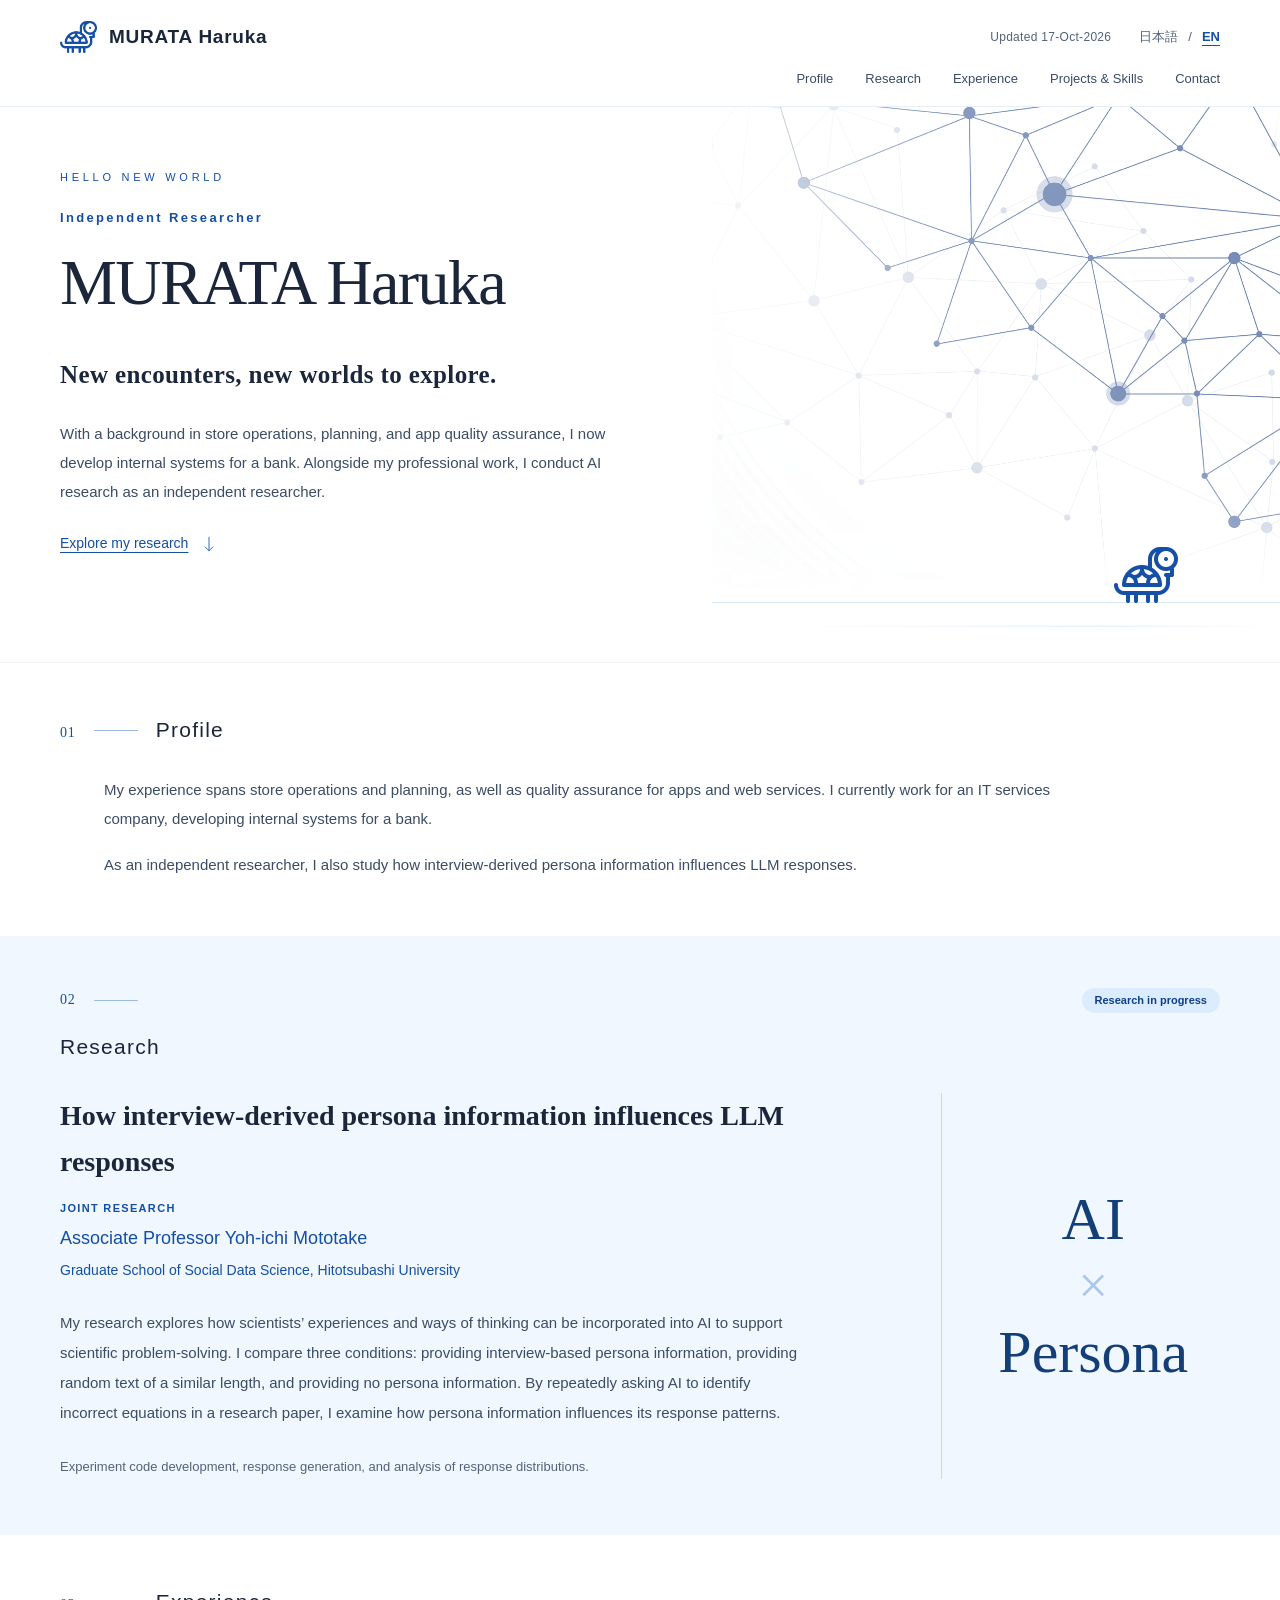
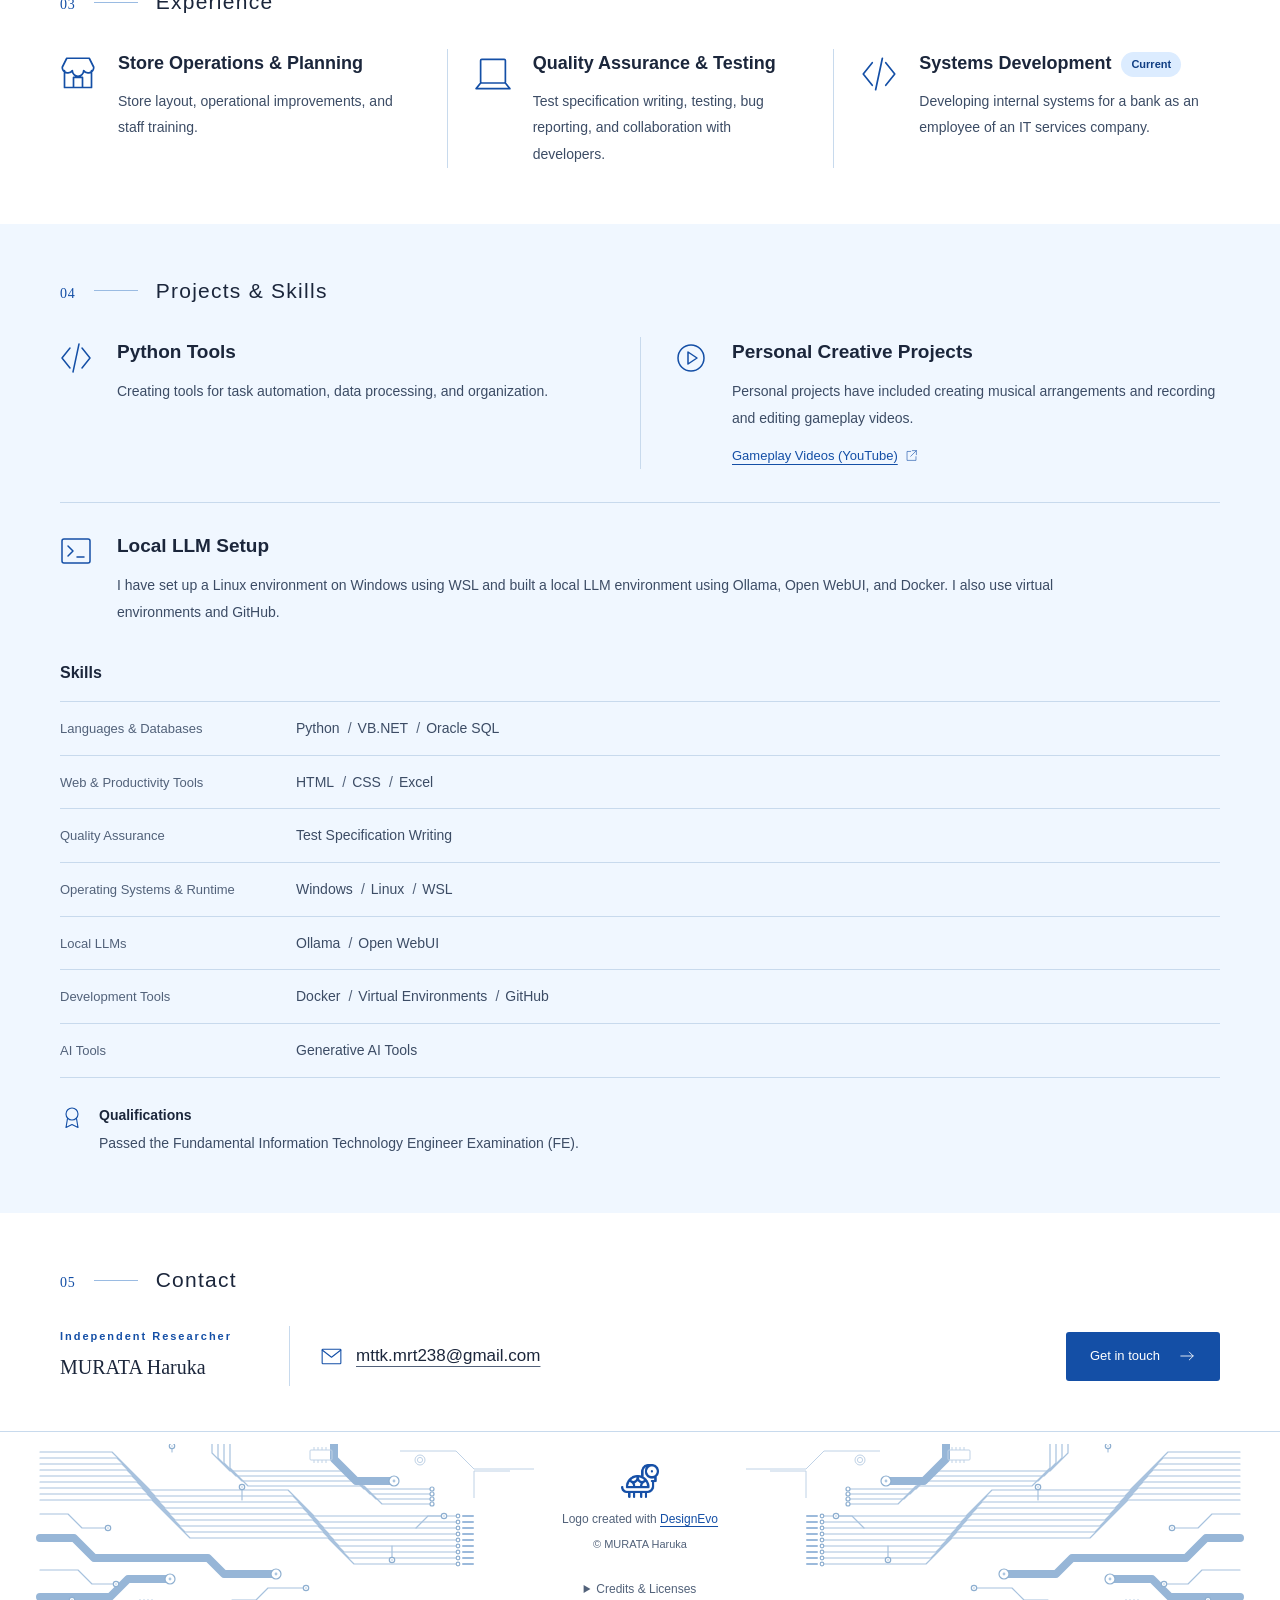
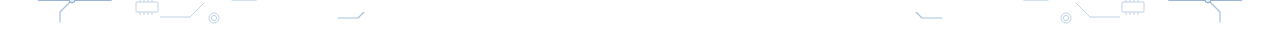
==== en/index.html @ de53a224 "Update portfolio site files" ====
<!doctype html>
<html lang="en">
<head>
  <meta charset="utf-8">
  <meta name="viewport" content="width=device-width, initial-scale=1">
  <meta name="color-scheme" content="light">
  <meta name="theme-color" content="#ffffff">
  <title>MURATA Haruka | Independent Researcher</title>
  <meta name="description" content="Personal website of MURATA Haruka, an independent researcher. Explore my collaborative AI research, systems development, quality assurance, and personal projects.">
  <link rel="canonical" href="https://tam829.github.io/pf/en/index.html">
  <link rel="alternate" hreflang="ja" href="https://tam829.github.io/pf/index.html">
  <link rel="alternate" hreflang="en" href="https://tam829.github.io/pf/en/index.html">
  <link rel="alternate" hreflang="x-default" href="https://tam829.github.io/pf/index.html">
  <meta property="og:type" content="website">
  <meta property="og:title" content="MURATA Haruka | Independent Researcher">
  <meta property="og:description" content="Personal website of MURATA Haruka, an independent researcher. Explore my collaborative AI research, systems development, quality assurance, and personal projects.">
  <meta property="og:url" content="https://tam829.github.io/pf/en/index.html">
  <meta property="og:locale" content="en_US">
  <meta property="og:locale:alternate" content="ja_JP">
  <meta property="og:image" content="https://tam829.github.io/pf/assets/og-image.png">
  <meta property="og:image:width" content="1200">
  <meta property="og:image:height" content="630">
  <meta property="og:image:alt" content="MURATA Haruka / Independent Researcher, with a blue turtle and a subtle network pattern.">
  <meta name="twitter:card" content="summary_large_image">
  <meta name="twitter:title" content="MURATA Haruka | Independent Researcher">
  <meta name="twitter:description" content="Personal website of MURATA Haruka, an independent researcher. Explore my collaborative AI research, systems development, quality assurance, and personal projects.">
  <meta name="twitter:image" content="https://tam829.github.io/pf/assets/og-image.png">
  <meta name="twitter:image:alt" content="MURATA Haruka / Independent Researcher, with a blue turtle and a subtle network pattern.">
  <link rel="icon" href="../favicon.ico" sizes="any">
  <link rel="icon" type="image/png" sizes="256x256" href="../assets/favicon.png">
  <link rel="apple-touch-icon" sizes="180x180" href="../assets/apple-touch-icon.png">
  <link rel="stylesheet" href="../assets/site.css">
  <script src="../assets/site.js" defer></script>
</head>
<body>
<a class="skip-link" href="#main">Skip to content</a>
<header class="site-header" id="home">
  <div class="container header-grid">
    <a class="brand" href="#home" aria-label="MURATA Haruka — Back to top"><img class="turtle brand-turtle" src="../assets/turtle.png" alt="" width="256" height="224" decoding="async"><span>MURATA Haruka</span></a>
    <button class="menu-toggle" type="button" aria-expanded="false" aria-controls="main-navigation" aria-label="Open menu" data-open-label="Open menu" data-close-label="Close menu" hidden><span class="menu-lines" aria-hidden="true"></span></button>
    <time class="updated" datetime="2026-10-17">Updated 17-Oct-2026</time>
    <nav class="language-switch" aria-label="Language"><a href="../index.html" lang="ja" hreflang="ja" data-language-link>日本語</a><span aria-hidden="true">/</span><a href="../en/index.html" lang="en" hreflang="en" data-language-link aria-current="page">EN</a></nav>
    <nav class="main-navigation" id="main-navigation" aria-label="Main navigation"><ul><li><a href="#profile">Profile</a></li><li><a href="#research">Research</a></li><li><a href="#experience">Experience</a></li><li><a href="#projects">Projects &amp; Skills</a></li><li><a href="#contact">Contact</a></li></ul></nav>
  </div>
</header>
<main id="main" tabindex="-1">
  <section class="hero" aria-labelledby="page-title">
    <div class="container hero-inner">
      <div class="hero-copy">
        <p class="hello" lang="en">HELLO NEW WORLD</p>
        <p class="role">Independent Researcher</p>
        <h1 id="page-title">MURATA Haruka</h1>

        <p class="tagline">New encounters, new worlds to explore.</p>
        <p class="intro">With a background in store operations, planning, and app quality assurance, I now develop internal systems for a bank. Alongside my professional work, I conduct AI research as an independent researcher.</p>
        <a class="text-link hero-link" href="#research">Explore my research<svg class="icon " viewBox="0 0 32 32" width="32" height="32" fill="none" stroke="currentColor" stroke-width="1.5" stroke-linecap="round" stroke-linejoin="round" aria-hidden="true" focusable="false"><path d="M16 4v24M9 21l7 7 7-7"/></svg></a>
      </div>
      <div class="hero-art" aria-hidden="true"><div class="hero-ground"></div><img class="turtle hero-turtle" src="../assets/turtle.png" alt="" width="256" height="224" decoding="async"></div>
    </div>
  </section>
  <section class="section profile-section" id="profile" aria-labelledby="profile-heading" tabindex="-1">
    <div class="container"><div class="section-heading"><span class="section-number" aria-hidden="true">01</span><span class="heading-rule" aria-hidden="true"></span><h2 id="profile-heading">Profile</h2></div><div class="section-body profile-copy"><p>My experience spans store operations and planning, as well as quality assurance for apps and web services. I currently work for an IT services company, developing internal systems for a bank.</p><p>As an independent researcher, I also study how interview-derived persona information influences LLM responses.</p></div></div>
  </section>
  <section class="section research-section" id="research" aria-labelledby="research-heading" tabindex="-1">
    <div class="container">
      <div class="research-top"><div class="section-heading"><span class="section-number" aria-hidden="true">02</span><span class="heading-rule" aria-hidden="true"></span><h2 id="research-heading">Research</h2></div><span class="status">Research in progress</span></div>
      <div class="research-grid">
        <div class="research-copy"><h3>How interview-derived persona information influences LLM responses</h3><div class="collaboration"><p class="collaboration-label">Joint Research</p><p>Associate Professor Yoh-ichi Mototake</p><p class="collaboration-school">Graduate School of Social Data Science, Hitotsubashi University</p></div><p class="research-summary">My research explores how scientists’ experiences and ways of thinking can be incorporated into AI to support scientific problem-solving. I compare three conditions: providing interview-based persona information, providing random text of a similar length, and providing no persona information. By repeatedly asking AI to identify incorrect equations in a research paper, I examine how persona information influences its response patterns.</p><p class="research-tasks">Experiment code development, response generation, and analysis of response distributions.</p></div>
        <div class="research-wordmark" aria-hidden="true"><span>AI</span><span class="times">×</span><span>Persona</span></div>
      </div>
    </div>
  </section>
  <section class="section experience-section" id="experience" aria-labelledby="experience-heading" tabindex="-1">
    <div class="container"><div class="section-heading"><span class="section-number" aria-hidden="true">03</span><span class="heading-rule" aria-hidden="true"></span><h2 id="experience-heading">Experience</h2></div><div class="experience-grid"><article class="experience-item"><svg class="icon " viewBox="0 0 32 32" width="32" height="32" fill="none" stroke="currentColor" stroke-width="1.5" stroke-linecap="round" stroke-linejoin="round" aria-hidden="true" focusable="false"><path d="M4 13v15h24V13M2 10l4-8h20l4 8M2 10a5 5 0 0 0 9 3 5 5 0 0 0 10 0 5 5 0 0 0 9-3M12 28v-9h8v9"/></svg><div><h3>Store Operations &amp; Planning </h3><p>Store layout, operational improvements, and staff training.</p></div></article><article class="experience-item"><svg class="icon " viewBox="0 0 32 32" width="32" height="32" fill="none" stroke="currentColor" stroke-width="1.5" stroke-linecap="round" stroke-linejoin="round" aria-hidden="true" focusable="false"><rect x="5" y="3" width="22" height="21" rx="1"/><path d="M5 24l-4 5h30l-4-5"/></svg><div><h3>Quality Assurance &amp; Testing </h3><p>Test specification writing, testing, bug reporting, and collaboration with developers.</p></div></article><article class="experience-item"><svg class="icon " viewBox="0 0 32 32" width="32" height="32" fill="none" stroke="currentColor" stroke-width="1.5" stroke-linecap="round" stroke-linejoin="round" aria-hidden="true" focusable="false"><path d="M10 6L2 16l8 10M22 6l8 10-8 10M19 2l-6 28"/></svg><div><h3>Systems Development <span class="badge">Current</span></h3><p>Developing internal systems for a bank as an employee of an IT services company.</p></div></article></div></div>
  </section>
  <section class="section projects-section" id="projects" aria-labelledby="projects-heading" tabindex="-1">
    <div class="container">
      <div class="section-heading"><span class="section-number" aria-hidden="true">04</span><span class="heading-rule" aria-hidden="true"></span><h2 id="projects-heading">Projects &amp; Skills</h2></div>
      <div class="project-grid"><article class="project-item"><svg class="icon " viewBox="0 0 32 32" width="32" height="32" fill="none" stroke="currentColor" stroke-width="1.5" stroke-linecap="round" stroke-linejoin="round" aria-hidden="true" focusable="false"><path d="M10 6L2 16l8 10M22 6l8 10-8 10M19 2l-6 28"/></svg><div><h3>Python Tools</h3><p>Creating tools for task automation, data processing, and organization.</p></div></article><article class="project-item"><svg class="icon " viewBox="0 0 32 32" width="32" height="32" fill="none" stroke="currentColor" stroke-width="1.5" stroke-linecap="round" stroke-linejoin="round" aria-hidden="true" focusable="false"><circle cx="16" cy="16" r="13"/><path d="M13 10l9 6-9 6z"/></svg><div><h3>Personal Creative Projects</h3><p>Personal projects have included creating musical arrangements and recording and editing gameplay videos.</p><p class="project-link"><a href="https://www.youtube.com/@zougames7703" target="_blank" rel="noopener noreferrer">Gameplay Videos (YouTube)<svg class="icon " viewBox="0 0 32 32" width="32" height="32" fill="none" stroke="currentColor" stroke-width="1.5" stroke-linecap="round" stroke-linejoin="round" aria-hidden="true" focusable="false"><path d="M18 4h10v10M28 4L14 18M14 6H5v22h22v-9"/></svg><span class="visually-hidden"> — Opens in a new tab</span></a></p></div></article></div>
      <article class="local-llm"><svg class="icon " viewBox="0 0 32 32" width="32" height="32" fill="none" stroke="currentColor" stroke-width="1.5" stroke-linecap="round" stroke-linejoin="round" aria-hidden="true" focusable="false"><rect x="2" y="4" width="28" height="24" rx="2"/><path d="M8 11l5 5-5 5M17 22h7"/></svg><div><h3>Local LLM Setup</h3><p>I have set up a Linux environment on Windows using WSL and built a local LLM environment using Ollama, Open WebUI, and Docker. I also use virtual environments and GitHub.</p></div></article>
      <div class="skills-block"><h3>Skills</h3><dl class="skills-list"><div class="skill-row"><dt>Languages &amp; Databases</dt><dd><span class="skill">Python</span><span class="skill">VB.NET</span><span class="skill">Oracle SQL</span></dd></div><div class="skill-row"><dt>Web &amp; Productivity Tools</dt><dd><span class="skill">HTML</span><span class="skill">CSS</span><span class="skill">Excel</span></dd></div><div class="skill-row"><dt>Quality Assurance</dt><dd><span class="skill">Test Specification Writing</span></dd></div><div class="skill-row"><dt>Operating Systems &amp; Runtime</dt><dd><span class="skill">Windows</span><span class="skill">Linux</span><span class="skill">WSL</span></dd></div><div class="skill-row"><dt>Local LLMs</dt><dd><span class="skill">Ollama</span><span class="skill">Open WebUI</span></dd></div><div class="skill-row"><dt>Development Tools</dt><dd><span class="skill">Docker</span><span class="skill">Virtual Environments</span><span class="skill">GitHub</span></dd></div><div class="skill-row"><dt>AI Tools</dt><dd><span class="skill">Generative AI Tools</span></dd></div></dl></div>
      <div class="qualification"><svg class="icon " viewBox="0 0 32 32" width="32" height="32" fill="none" stroke="currentColor" stroke-width="1.5" stroke-linecap="round" stroke-linejoin="round" aria-hidden="true" focusable="false"><circle cx="16" cy="12" r="8"/><path d="M10 18l-2 12 8-4 8 4-2-12"/></svg><div><h3>Qualifications</h3><p>Passed the Fundamental Information Technology Engineer Examination (FE).</p></div></div>
    </div>
  </section>
  <section class="section contact-section" id="contact" aria-labelledby="contact-heading" tabindex="-1">
    <div class="container"><div class="section-heading"><span class="section-number" aria-hidden="true">05</span><span class="heading-rule" aria-hidden="true"></span><h2 id="contact-heading">Contact</h2></div>
      <div class="contact-grid"><div class="contact-identity"><p class="role">Independent Researcher</p><p class="contact-name">MURATA Haruka</p></div>
      <a class="email" href="mailto:mttk.mrt238@gmail.com"><svg class="icon " viewBox="0 0 32 32" width="32" height="32" fill="none" stroke="currentColor" stroke-width="1.5" stroke-linecap="round" stroke-linejoin="round" aria-hidden="true" focusable="false"><rect x="3" y="6" width="26" height="20" rx="1"/><path d="M3 7l13 10L29 7"/></svg><span>mttk.mrt238@gmail.com</span></a>
      <a class="button" href="mailto:mttk.mrt238@gmail.com">Get in touch<svg class="icon " viewBox="0 0 32 32" width="32" height="32" fill="none" stroke="currentColor" stroke-width="1.5" stroke-linecap="round" stroke-linejoin="round" aria-hidden="true" focusable="false"><path d="M5 16h22M20 9l7 7-7 7"/></svg></a></div>
    </div>
  </section>
</main>
<footer class="site-footer">
  <div class="container footer-content">
    <img class="turtle footer-turtle" src="../assets/turtle.png" alt="" width="256" height="224" decoding="async">
    <p class="logo-credit" lang="en">Logo created with <a href="https://www.designevo.com/">DesignEvo</a></p>
    <small>© MURATA Haruka</small>
    <details class="licenses" id="licenses">
      <summary>Credits &amp; Licenses</summary>
      <div class="licenses-content">
        <p>Turtle logo: <a href="https://www.designevo.com/">DesignEvo</a> / <a href="https://www.designevo.com/terms.html">Terms of use</a></p>
        <p>Network and circuit patterns, UI icons: Created for this website.</p>
      </div>
    </details>
  </div>
</footer>
</body>
</html>
---- assets/site.css ----
/* Shared by both static pages. No external fonts or runtime dependencies. */
:root {
  color-scheme: light;
  --ink: #1b263b;
  --body: #3c4c65;
  --muted: #52627a;
  --blue: #144fa6;
  --blue-dark: #103e83;
  --pale: #f0f7ff;
  --badge: #dcecff;
  --rule: #c8daed;
  --serif: "Yu Mincho", "Hiragino Mincho ProN", "Noto Serif CJK JP", "Noto Serif JP", "Times New Roman", serif;
  --sans: -apple-system, BlinkMacSystemFont, "Segoe UI", "Hiragino Kaku Gothic ProN", "Yu Gothic", "Meiryo", sans-serif;
}
*, *::before, *::after { box-sizing: border-box; }
html { scroll-behavior: smooth; -webkit-text-size-adjust: 100%; }
body { margin: 0; background: #fff; color: var(--body); font-family: var(--sans); font-size: 16px; line-height: 1.9; overflow-wrap: break-word; }
[hidden] { display: none !important; }
img, svg { max-width: 100%; }
a { color: var(--blue); text-decoration-thickness: 1px; text-underline-offset: .28em; }
a:hover { color: var(--blue-dark); }
button, a { -webkit-tap-highlight-color: transparent; }
button { font: inherit; }
a:focus-visible, button:focus-visible { outline: 3px solid var(--blue); outline-offset: 5px; border-radius: 2px; }
h1, h2, h3, p, dl, dd { margin: 0; }
h1, h2, h3 { color: var(--ink); }
h3 { font-size: 19px; line-height: 1.6; font-weight: 600; }
p + p { margin-top: 1.2em; }
.container { width: min(1160px, calc(100% - 112px)); margin-inline: auto; }
.visually-hidden { position: absolute; width: 1px; height: 1px; padding: 0; margin: -1px; overflow: hidden; clip-path: inset(50%); white-space: nowrap; border: 0; }
.skip-link { position: fixed; top: 8px; left: 16px; z-index: 10; transform: translateY(-180%); background: white; border: 2px solid var(--blue); padding: 8px 16px; }
.skip-link:focus { transform: none; }
.icon { width: 32px; height: 32px; flex: 0 0 32px; color: var(--blue); }
.turtle { display: block; height: auto; object-fit: contain; }
.site-header { border-bottom: 1px solid #e7eef7; background: #fff; }
.header-grid { display: grid; grid-template-columns: minmax(0, 1fr) auto auto; grid-template-areas: "brand updated language" "nav nav nav"; align-items: center; gap: 8px 28px; padding-block: 19px 10px; }
.brand { grid-area: brand; display: inline-flex; align-items: center; gap: 12px; width: fit-content; max-width: 100%; color: var(--ink); font-size: 19px; font-weight: 600; letter-spacing: .04em; text-decoration: none; }
.brand-turtle { width: 37px; flex: 0 0 37px; }
.updated { grid-area: updated; color: var(--muted); font-size: 12px; white-space: nowrap; letter-spacing: .025em; }
.language-switch { grid-area: language; display: flex; gap: 10px; align-items: center; font-size: 13px; white-space: nowrap; }
.language-switch a { padding-block: 5px; color: var(--muted); text-decoration: none; }
.language-switch a[aria-current="page"] { color: var(--blue); text-decoration: underline; font-weight: 700; }
.language-switch > span { color: var(--muted); }
.main-navigation { grid-area: nav; }
.main-navigation ul { list-style: none; display: flex; justify-content: flex-end; flex-wrap: wrap; gap: 12px 32px; padding: 0; margin: 0; }
.main-navigation a { display: inline-block; padding-block: 4px; color: var(--body); font-size: 13px; text-decoration: none; }
.main-navigation a:hover { color: var(--blue); text-decoration: underline; }
.menu-toggle { grid-area: toggle; width: 44px; height: 44px; align-items: center; justify-content: center; background: #fff; color: var(--blue); border: 1px solid var(--blue); border-radius: 3px; cursor: pointer; padding: 9px; }
.menu-lines, .menu-lines::before, .menu-lines::after { display: block; width: 22px; height: 2px; background: currentColor; position: relative; }
.menu-lines::before, .menu-lines::after { content: ""; position: absolute; left: 0; }
.menu-lines::before { top: -7px; }
.menu-lines::after { top: 7px; }
.menu-toggle[aria-expanded="true"] .menu-lines { background: transparent; }
.menu-toggle[aria-expanded="true"] .menu-lines::before { top: 0; transform: rotate(45deg); }
.menu-toggle[aria-expanded="true"] .menu-lines::after { top: 0; transform: rotate(-45deg); }
.hero { position: relative; isolation: isolate; overflow: hidden; border-bottom: 1px solid #edf1f6; }
.hero-inner { position: relative; min-height: 555px; padding-block: 61px 66px; }
.hero-copy { position: relative; z-index: 1; width: 64%; max-width: 730px; }
.hello { font-size: 11px; color: var(--blue); letter-spacing: .34em; line-height: 1.7; margin-bottom: 20px; }
.role { font-size: 13px; font-weight: 600; color: var(--blue); letter-spacing: .18em; }
.hero .role { margin-top: 0; margin-bottom: 12px; }
h1 { font-family: var(--serif); font-size: clamp(58px, 6.15vw, 86px); line-height: 1.35; font-weight: 500; letter-spacing: .07em; }
.roman-name { font-family: var(--serif); color: var(--ink); letter-spacing: .25em; font-size: 21px; line-height: 1.7; }
.hero .roman-name { margin-top: 3px; }
.tagline { color: var(--ink); font-family: var(--serif); font-size: clamp(19px, 1.75vw, 24px); font-weight: 600; letter-spacing: .045em; line-height: 1.7; margin-top: 31px; }
.intro { max-width: 555px; margin-top: 22px; font-size: 15px; line-height: 1.95; }
.text-link { display: inline-flex; align-items: center; gap: 12px; font-size: 14px; }
.text-link .icon { width: 18px; height: 18px; flex-basis: 18px; }
.hero-link { margin-top: 24px; }
.hero-art { position: absolute; pointer-events: none; z-index: 0; top: 0; bottom: 0; right: min(-56px, calc((1160px - 100vw) / 2)); width: 49%; background: url("network.svg") right top / cover no-repeat; }
.hero-ground { position: absolute; bottom: 59px; width: 100%; height: 1px; background: #d7e8f9; }
.hero-turtle { position: absolute; width: 64px; right: 18%; bottom: 59px; }
.section { padding-block: 51px 56px; scroll-margin-top: 20px; }
.section:focus, main:focus { outline: none; }
.section-heading { display: flex; gap: 18px; align-items: baseline; flex-wrap: wrap; margin-bottom: 30px; }
.section-number { font-family: Georgia, serif; color: var(--blue); font-size: 14px; letter-spacing: .06em; }
.heading-rule { flex: 0 0 44px; height: 1px; align-self: center; background: #9abbe2; }
.section-heading h2 { font-size: 21px; font-weight: 500; letter-spacing: .06em; line-height: 1.5; }
.section-translation { font-family: Georgia, serif; font-size: 15px; color: var(--blue); letter-spacing: .045em; }
.section-body { padding-left: 44px; }
.profile-copy { max-width: 1030px; font-size: 15px; }
.research-section, .projects-section { background: var(--pale); }
.research-top { display: flex; align-items: baseline; justify-content: space-between; gap: 16px; }
.status, .badge { display: inline-block; font-size: 11px; font-weight: 600; color: var(--blue-dark); background: var(--badge); padding: 3px 13px; border-radius: 30px; line-height: 1.7; white-space: nowrap; }
.research-grid { display: grid; grid-template-columns: minmax(0, 3fr) minmax(180px, 1fr); gap: 42px; align-items: stretch; }
.research-copy { min-width: 0; }
.research-copy h3 { font-family: var(--serif); font-size: 27px; line-height: 1.65; font-weight: 600; }
.collaboration { color: var(--blue); font-size: 18px; line-height: 1.8; margin-top: 14px; }
.collaboration p + p { margin-top: 3px; }
.collaboration-label { font-size: 11px; text-transform: uppercase; letter-spacing: .12em; font-family: var(--sans); font-weight: 600; }
.collaboration-school { font-size: 14px; }
.research-summary { max-width: 740px; font-size: 15px; line-height: 2; margin-top: 25px; }
.research-tasks { font-size: 13px; color: var(--muted); margin-top: 27px; }
.research-wordmark { border-left: 1px solid var(--rule); display: flex; flex-direction: column; align-items: center; justify-content: center; font-family: Georgia, serif; color: #143e78; font-size: 60px; line-height: 1.15; padding-left: 25px; user-select: none; }
.research-wordmark .times { color: #a7c7eb; font-weight: 300; font-size: 53px; line-height: 1.2; }
.experience-grid { display: grid; grid-template-columns: repeat(3, minmax(0, 1fr)); }
.experience-item { min-width: 0; display: flex; gap: 22px; padding-inline: 27px; border-left: 1px solid var(--rule); }
.experience-item:first-child { border-left: 0; padding-left: 0; }
.experience-item:last-child { padding-right: 0; }
.experience-item > .icon { margin-top: 7px; width: 36px; height: 36px; flex-basis: 36px; }
.experience-item h3 { font-size: 18px; }
.experience-item p { font-size: 14px; line-height: 1.9; margin-top: 10px; }
.badge { vertical-align: middle; margin-left: 5px; padding-inline: 10px; }
.project-grid { display: grid; grid-template-columns: repeat(2, minmax(0,1fr)); }
.project-item { display: flex; gap: 25px; padding-right: 34px; min-width: 0; }
.project-item + .project-item { border-left: 1px solid var(--rule); padding-left: 34px; padding-right: 0; }
.project-item p, .local-llm p { font-size: 14px; line-height: 1.95; margin-top: 10px; }
.project-item .icon { margin-top: 5px; }
.project-link a { display: inline; font-size: 13px; }
.project-link .icon { display: inline-block; width: 13px; height: 13px; vertical-align: -.12em; margin: 0 0 0 7px; }
.local-llm { display: flex; gap: 25px; border-top: 1px solid var(--rule); margin-top: 33px; padding-top: 28px; }
.local-llm .icon { margin-top: 4px; }
.local-llm p { max-width: 960px; }
.skills-block { margin-top: 34px; }
.skills-block > h3 { font-size: 16px; font-weight: 600; margin-bottom: 15px; }
.skills-list { border-top: 1px solid var(--rule); }
.skill-row { display: grid; grid-template-columns: 220px minmax(0,1fr); gap: 16px; border-bottom: 1px solid var(--rule); padding-block: 13px; align-items: baseline; }
.skill-row dt { color: var(--muted); font-size: 13px; }
.skill-row dd { display: flex; gap: 6px 18px; flex-wrap: wrap; font-size: 14px; min-width: 0; }
.skill { position: relative; }
.skill:not(:last-child)::after { content: "/"; position: absolute; right: -12px; color: var(--muted); }
.qualification { display: flex; gap: 15px; margin-top: 26px; align-items: flex-start; }
.qualification .icon { width: 24px; height: 24px; flex-basis: 24px; margin-top: 1px; }
.qualification h3 { font-size: 14px; }
.qualification p { font-size: 14px; margin-top: 4px; }
.contact-section { padding-bottom: 45px; }
.contact-grid { display: grid; grid-template-columns: 230px minmax(0,1fr) auto; gap: 30px; align-items: center; }
.contact-identity { border-right: 1px solid var(--rule); padding-right: 20px; }
.contact-identity .role { font-size: 11px; }
.contact-name { color: var(--ink); font-family: var(--serif); font-size: 23px; letter-spacing: .06em; margin-top: 1px; }
.contact-identity .roman-name { font-size: 12px; margin-top: 0; }
.email { display: flex; align-items: center; gap: 13px; color: var(--ink); text-decoration: underline; text-decoration-color: var(--muted); text-underline-offset: .3em; font-size: 17px; min-width: 0; }
.email span { min-width: 0; overflow-wrap: anywhere; }
.email .icon { width: 23px; height: 23px; flex-basis: 23px; }
.button { display: inline-flex; justify-content: center; align-items: center; gap: 18px; background: var(--blue); color: white; padding: 12px 24px; min-height: 46px; text-decoration: none; border-radius: 3px; font-size: 13px; font-weight: 500; }
.button .icon { width: 18px; height: 18px; flex-basis: 18px; color: white; }
.button:hover { background: var(--blue-dark); color: white; }
/* Anchor decoration to the top: expanding credits must not move the circuit or logo. */
.site-footer { background: url("circuits.svg") center 12px / max(1200px, 100%) 190px no-repeat; padding: 32px 0 34px; border-top: 1px solid var(--rule); overflow-anchor: none; }
.site-footer .container { display: flex; flex-direction: column; align-items: center; }
.footer-turtle { width: 38px; }
.site-footer small { font-size: 11px; line-height: 1.7; color: var(--muted); background: #fff; padding: 2px 8px; }
.logo-credit { margin: 10px 0 3px; padding: 0 8px; font-size: 12px; color: var(--muted); background: #fff; }
.licenses { margin-top: 12px; width: 100%; max-width: 640px; font-size: 12px; color: var(--muted); background: #fff; }
.licenses summary { cursor: pointer; padding: 10px 12px; min-height: 44px; text-align: center; }
.licenses-content { padding: 8px 16px 16px; overflow-wrap: anywhere; text-align: left; }
.licenses-content p + p { margin-top: 9px; }
summary:focus-visible { outline: 3px solid var(--blue); outline-offset: 4px; }
html[lang="en"] h1 { font-size: clamp(46px, 5vw, 72px); letter-spacing: -.025em; line-height: 1.25; }
html[lang="en"] .hero-copy { width: 66%; }
html[lang="en"] .tagline { letter-spacing: .015em; font-size: 25px; }
html[lang="en"] .research-copy h3 { font-size: 28px; }
html[lang="en"] .contact-name { font-size: 20px; letter-spacing: 0; }
@media (max-width: 1100px) {
  .container { width: calc(100% - 72px); }
  .experience-item { padding-inline: 20px; gap: 15px; }
  .contact-grid { grid-template-columns: 205px minmax(0,1fr); gap: 24px; }
  .contact-grid .button { grid-column: 2; justify-self: start; }
  .contact-identity { grid-row: span 2; }
}
@media (max-width: 959px) {
  .container { width: calc(100% - 48px); }
  .header-grid { grid-template-columns: minmax(0,1fr) auto; grid-template-areas: "brand toggle" "updated language" "nav nav"; gap: 12px 20px; padding-block: 16px 13px; }
  .language-switch { justify-self: end; }
  .menu-toggle:not([hidden]) { display: inline-flex; }
  .brand { font-size: 18px; }
  .main-navigation ul { justify-content: flex-start; gap: 0; padding-top: 10px; border-top: 1px solid var(--rule); }
  .main-navigation li { flex-basis: 100%; }
  .main-navigation a { display: block; padding: 10px 5px; font-size: 15px; }
  .hero-inner { min-height: 540px; padding-block: 52px 56px; }
  .hero-art { right: -24px; width: 42%; opacity: .85; }
  .hero-copy { width: 72%; }
  html[lang="en"] .hero-copy { width: 76%; }
  .research-grid { grid-template-columns: minmax(0, 3fr) minmax(150px,1fr); gap: 25px; }
  .research-wordmark { font-size: 46px; padding-left: 20px; }
  .research-copy h3 { font-size: 25px; }
  .experience-grid { grid-template-columns: 1fr; gap: 25px; }
  .experience-item { padding: 0 0 25px !important; border-left: 0; border-bottom: 1px solid var(--rule); gap: 23px; }
  .experience-item:last-child { border-bottom: 0; padding-bottom: 0 !important; }
  .section { padding-block: 43px 47px; }
  .section-body { padding-left: 0; }
  .heading-rule { flex-basis: 30px; }
  .section-heading { gap: 13px; }
}
@media (max-width: 640px) {
  .container { width: calc(100% - 40px); }
  .hero-inner { min-height: 0; padding-block: 42px 100px; }
  .hero-copy, html[lang="en"] .hero-copy { width: 100%; max-width: none; }
  .hero-art { top: auto; height: 95px; width: 58%; right: -20px; opacity: 1; background-size: 260px auto; background-position: right 32%; }
  .hero-ground { bottom: 25px; }
  .hero-turtle { width: 44px; bottom: 25px; right: 28px; }
  h1 { font-size: clamp(46px, 13vw, 68px); }
  html[lang="en"] h1 { font-size: clamp(36px, 10vw, 54px); }
  .roman-name { font-size: 16px; }
  .hello { margin-bottom: 18px; font-size: 10px; }
  .hero .role { font-size: 12px; margin-bottom: 11px; }
  .tagline, html[lang="en"] .tagline { font-size: 19px; margin-top: 27px; letter-spacing: .01em; }
  .intro { font-size: 14px; margin-top: 18px; }
  .hero-link { margin-top: 22px; }
  .section-heading h2 { font-size: 19px; }
  .section-heading { column-gap: 8px; row-gap: 5px; margin-bottom: 24px; }
  .heading-rule { flex-basis: 14px; }
  .section-translation { font-size: 11px; letter-spacing: .01em; }
  .profile-copy { font-size: 14px; }
  .research-top { flex-wrap: wrap; gap: 0; margin-bottom: 22px; }
  .research-top .section-heading { margin-bottom: 14px; }
  .status { font-size: 10px; margin-bottom: 0; }
  .research-grid { display: block; }
  .research-copy h3, html[lang="en"] .research-copy h3 { font-size: 23px; line-height: 1.7; }
  .collaboration { font-size: 16px; }
  .collaboration-school { font-size: 13px; }
  .research-summary { font-size: 14px; margin-top: 22px; }
  .research-tasks { font-size: 12px; margin-top: 22px; }
  .research-wordmark { border-left: 0; border-top: 1px solid var(--rule); flex-direction: row; gap: 16px; margin-top: 27px; padding: 20px 0 0; font-size: 36px; }
  .research-wordmark .times { font-size: 33px; }
  .project-grid { grid-template-columns: 1fr; gap: 25px; }
  .project-item { padding: 0; gap: 20px; }
  .project-item + .project-item { padding: 25px 0 0; border-left: 0; border-top: 1px solid var(--rule); }
  .project-item h3, .local-llm h3 { font-size: 18px; }
  .local-llm { gap: 20px; }
  .skills-block { margin-top: 28px; }
  .skill-row { grid-template-columns: 1fr; gap: 4px; padding-block: 12px; }
  .skill-row dt { font-size: 12px; }
  .skill-row dd { font-size: 13px; }
  .contact-grid { grid-template-columns: 1fr; gap: 23px; }
  .contact-identity { grid-row: auto; border-right: 0; padding: 0; }
  .contact-grid .button { grid-column: auto; justify-self: start; }
  .email { font-size: 16px; gap: 10px; }
  .button { min-width: 175px; }
  .site-footer { min-height: 100px; }
}
@media (prefers-reduced-motion: reduce) {
  html { scroll-behavior: auto; }
}
@media print {
  .menu-toggle, .main-navigation, .language-switch, .hero-art, .site-footer, .skip-link { display: none !important; }
  .container { width: 100%; }
  .hero-inner { min-height: 0; padding-block: 24px; }
  .hero-copy, html[lang="en"] .hero-copy { width: 100%; }
  .section { padding-block: 22px; break-inside: avoid; }
  .site-header { border: 0; }
  .research-section, .projects-section { background: white; }
}
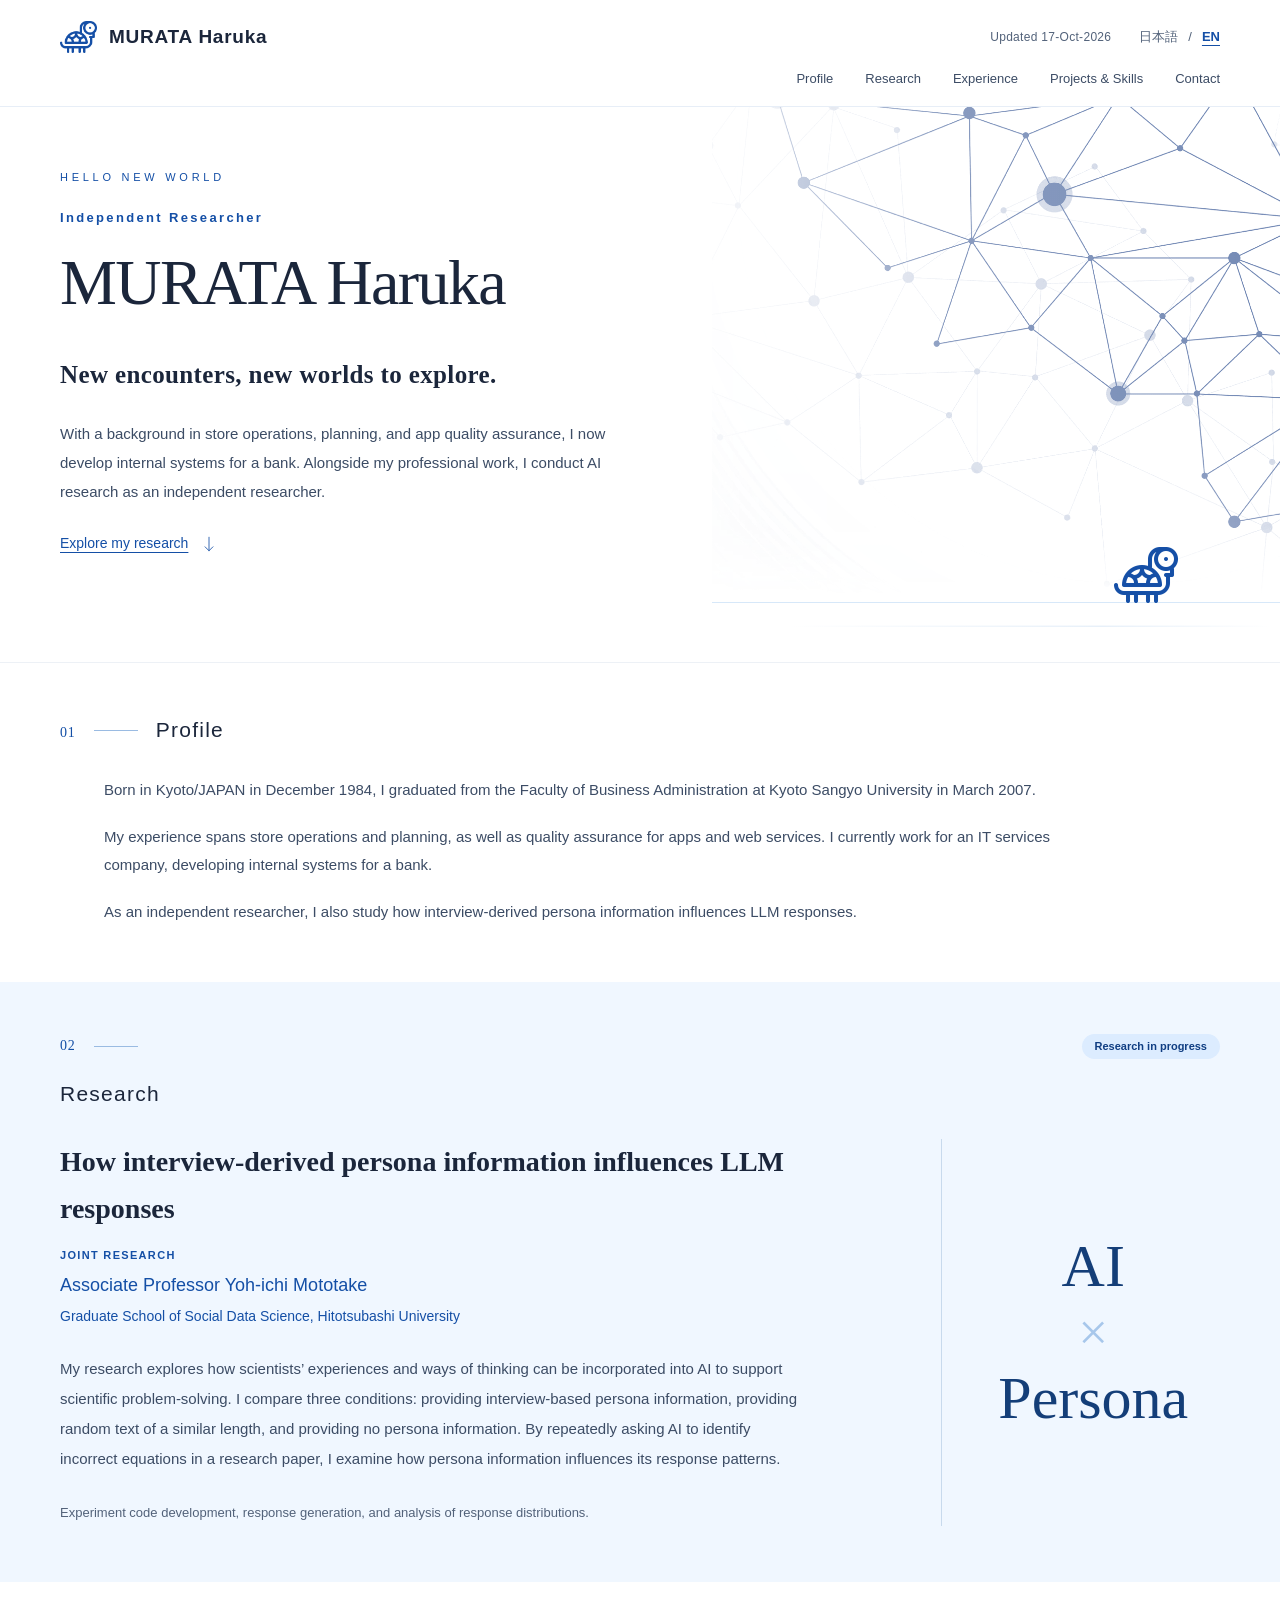
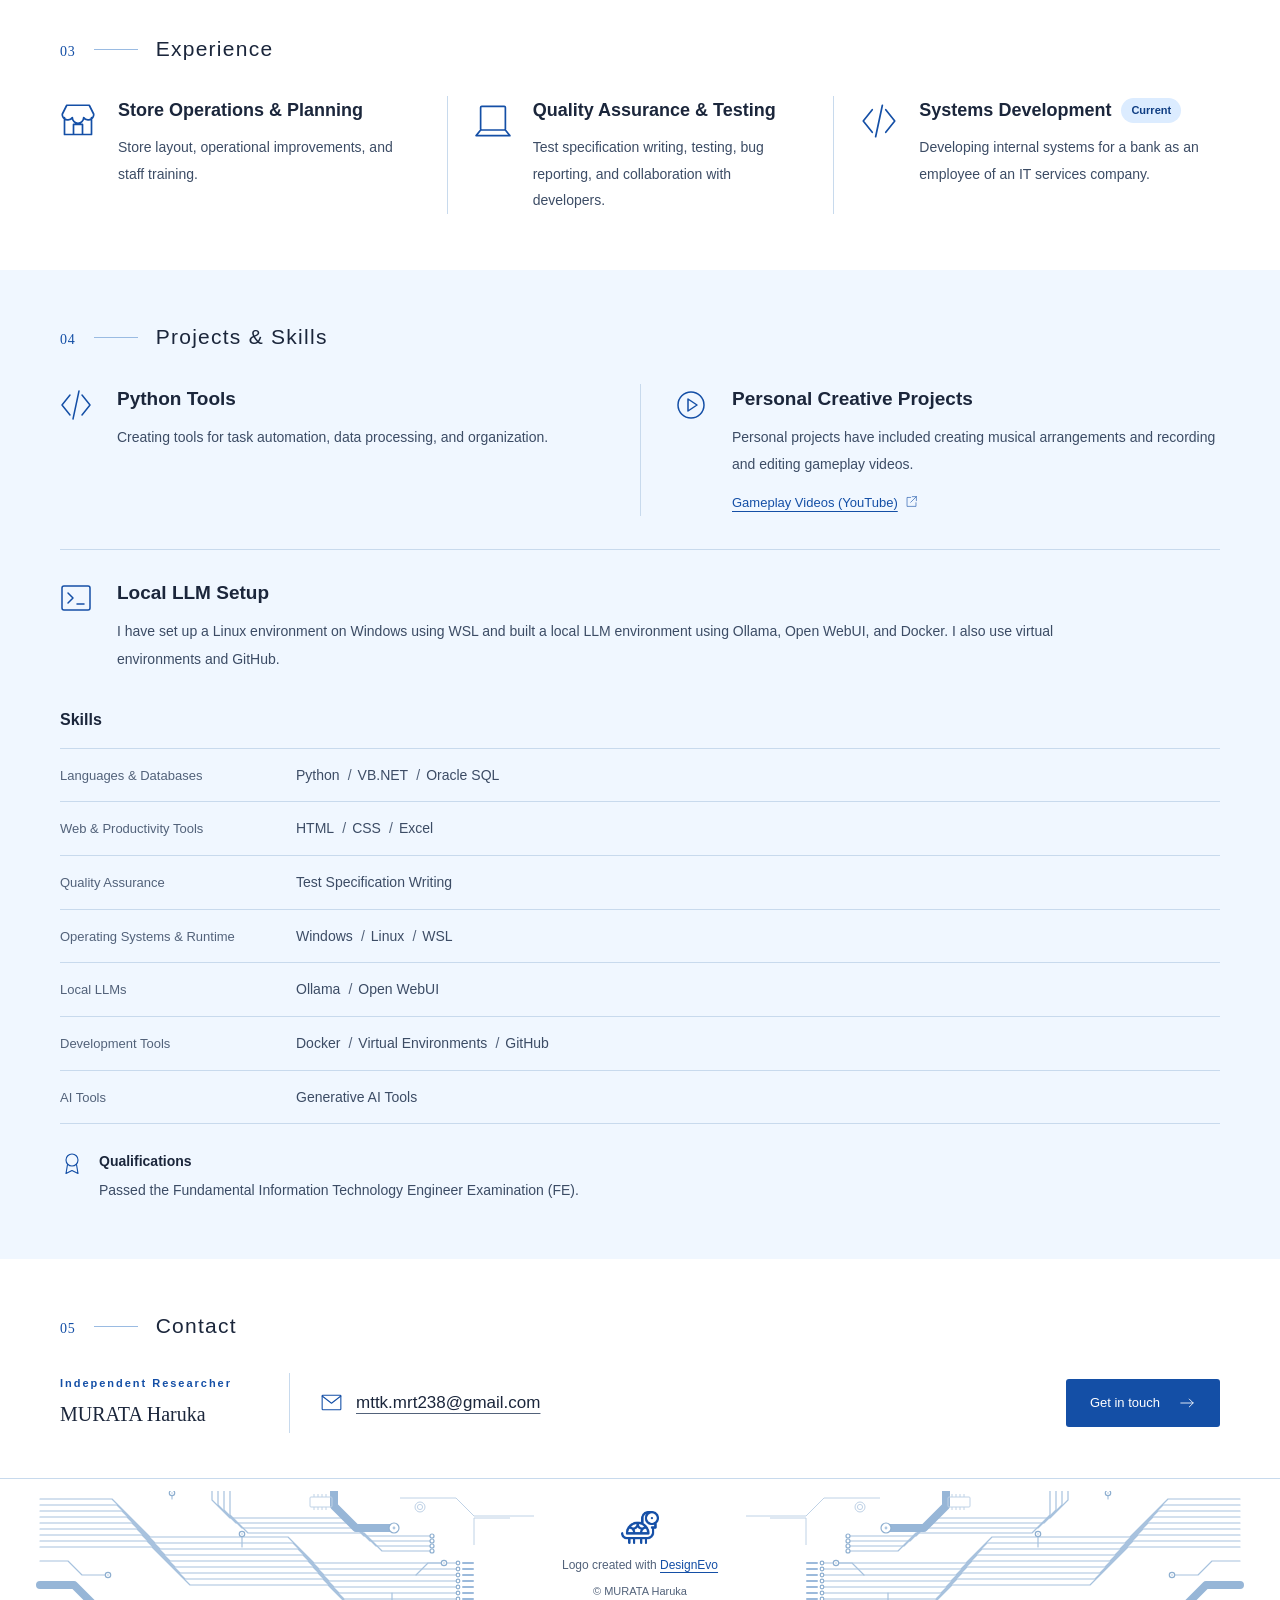
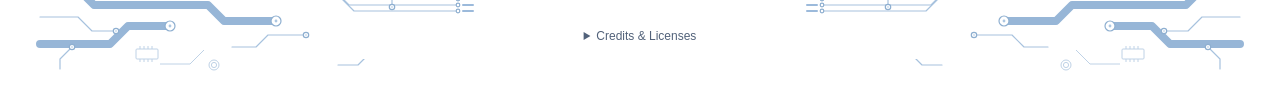
==== commit abe9ec51: "Add education and background to profile" ====
--- a/en/index.html
+++ b/en/index.html
@@ -59,7 +59,7 @@
     </div>
   </section>
   <section class="section profile-section" id="profile" aria-labelledby="profile-heading" tabindex="-1">
-    <div class="container"><div class="section-heading"><span class="section-number" aria-hidden="true">01</span><span class="heading-rule" aria-hidden="true"></span><h2 id="profile-heading">Profile</h2></div><div class="section-body profile-copy"><p>My experience spans store operations and planning, as well as quality assurance for apps and web services. I currently work for an IT services company, developing internal systems for a bank.</p><p>As an independent researcher, I also study how interview-derived persona information influences LLM responses.</p></div></div>
+    <div class="container"><div class="section-heading"><span class="section-number" aria-hidden="true">01</span><span class="heading-rule" aria-hidden="true"></span><h2 id="profile-heading">Profile</h2></div><div class="section-body profile-copy"><p>Born in Kyoto/JAPAN in December 1984, I graduated from the Faculty of Business Administration at Kyoto Sangyo University in March 2007.</p><p>My experience spans store operations and planning, as well as quality assurance for apps and web services. I currently work for an IT services company, developing internal systems for a bank.</p><p>As an independent researcher, I also study how interview-derived persona information influences LLM responses.</p></div></div>
   </section>
   <section class="section research-section" id="research" aria-labelledby="research-heading" tabindex="-1">
     <div class="container">
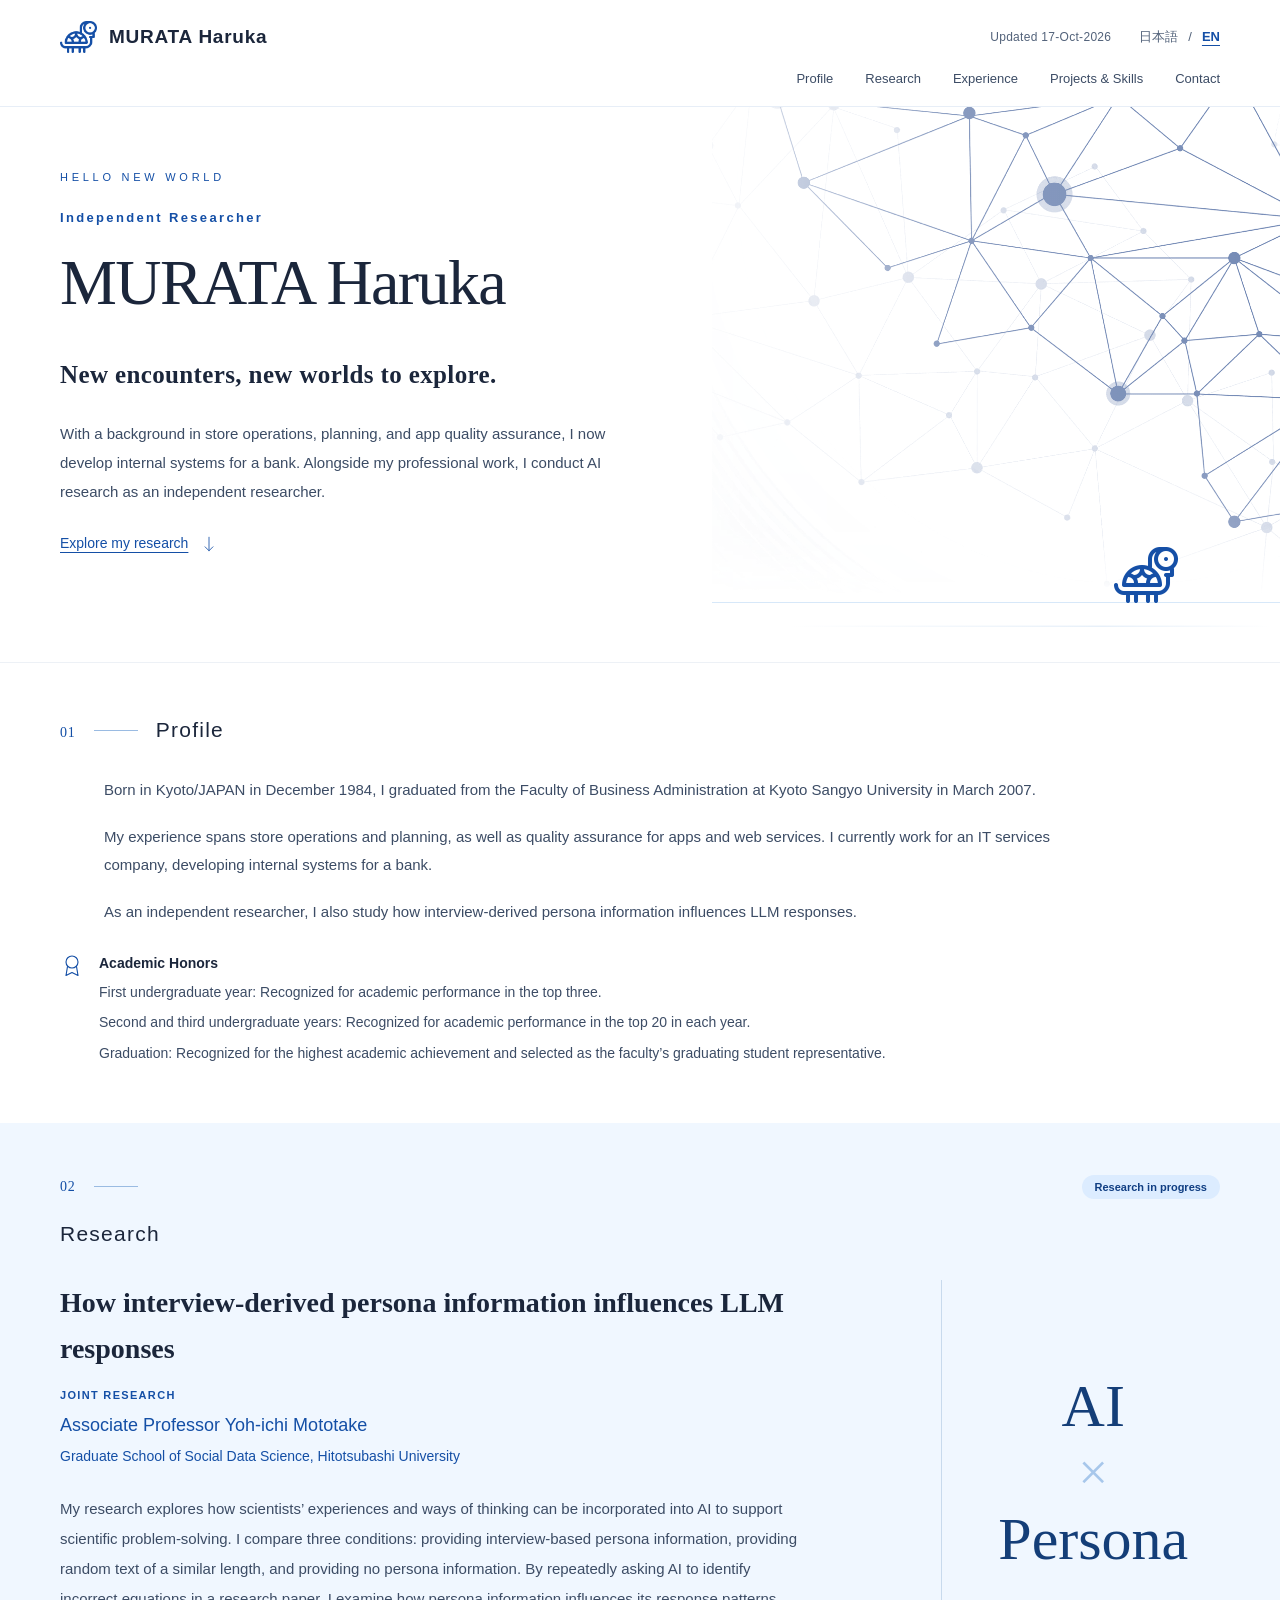
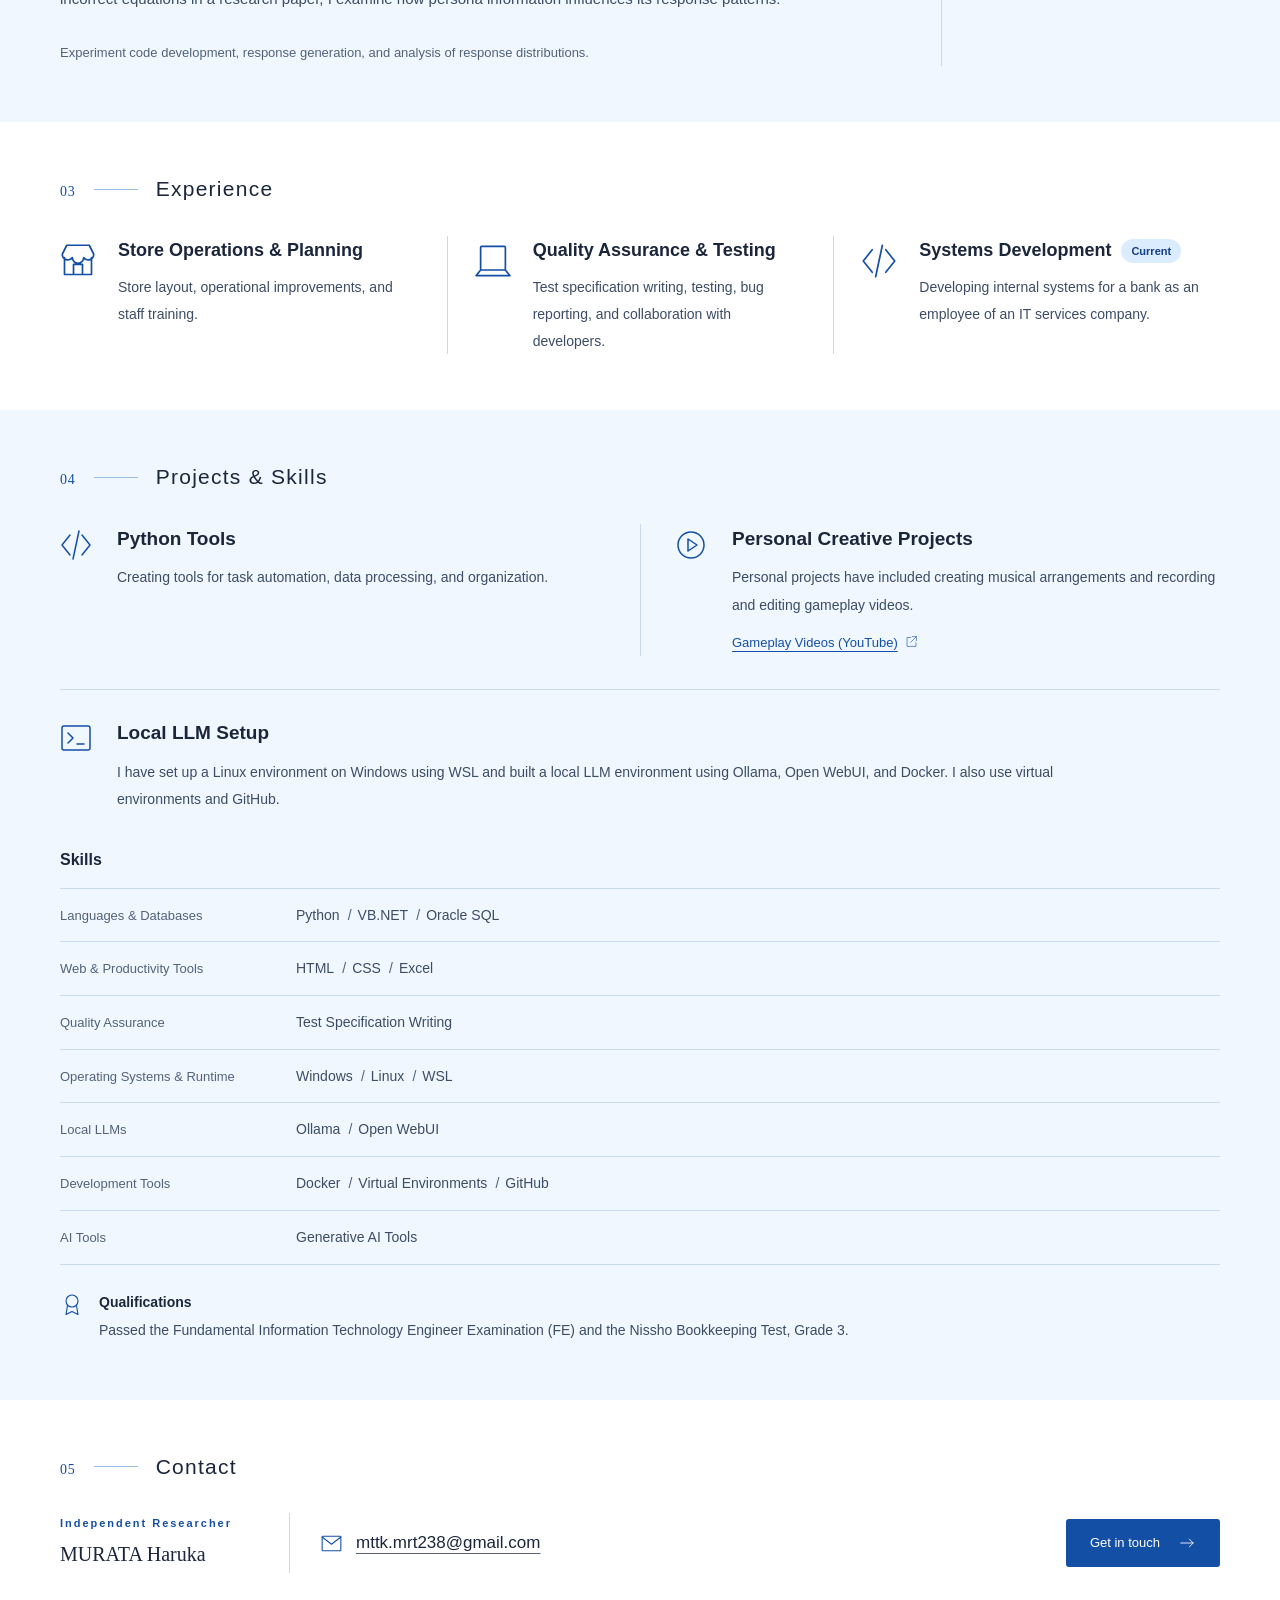
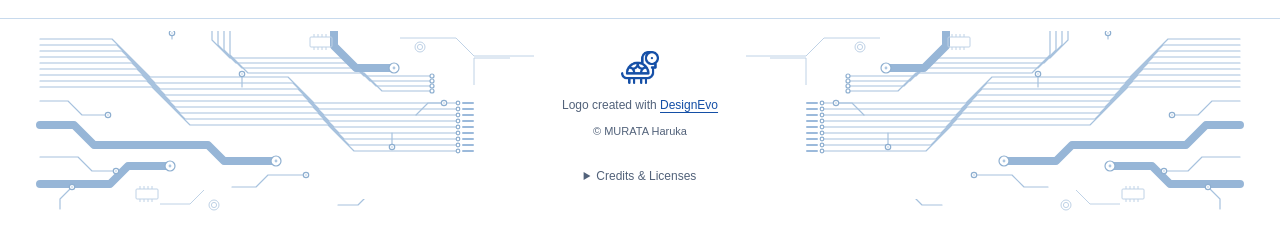
==== commit 187c2de8: "Update profile with qualifications and academic honors" ====
--- a/en/index.html
+++ b/en/index.html
@@ -59,7 +59,17 @@
     </div>
   </section>
   <section class="section profile-section" id="profile" aria-labelledby="profile-heading" tabindex="-1">
-    <div class="container"><div class="section-heading"><span class="section-number" aria-hidden="true">01</span><span class="heading-rule" aria-hidden="true"></span><h2 id="profile-heading">Profile</h2></div><div class="section-body profile-copy"><p>Born in Kyoto/JAPAN in December 1984, I graduated from the Faculty of Business Administration at Kyoto Sangyo University in March 2007.</p><p>My experience spans store operations and planning, as well as quality assurance for apps and web services. I currently work for an IT services company, developing internal systems for a bank.</p><p>As an independent researcher, I also study how interview-derived persona information influences LLM responses.</p></div></div>
+    <div class="container">
+      <div class="section-heading"><span class="section-number" aria-hidden="true">01</span><span class="heading-rule" aria-hidden="true"></span><h2 id="profile-heading">Profile</h2></div>
+      <div class="section-body profile-copy"><p>Born in Kyoto/JAPAN in December 1984, I graduated from the Faculty of Business Administration at Kyoto Sangyo University in March 2007.</p><p>My experience spans store operations and planning, as well as quality assurance for apps and web services. I currently work for an IT services company, developing internal systems for a bank.</p><p>As an independent researcher, I also study how interview-derived persona information influences LLM responses.</p></div>
+      <div class="qualification">
+        <svg class="icon " viewBox="0 0 32 32" width="32" height="32" fill="none" stroke="currentColor" stroke-width="1.5" stroke-linecap="round" stroke-linejoin="round" aria-hidden="true" focusable="false"><circle cx="16" cy="12" r="8"/><path d="M10 18l-2 12 8-4 8 4-2-12"/></svg>
+        <div>
+          <h3>Academic Honors</h3>
+          <p>First undergraduate year: Recognized for academic performance in the top three.</p><p>Second and third undergraduate years: Recognized for academic performance in the top 20 in each year.</p><p>Graduation: Recognized for the highest academic achievement and selected as the faculty’s graduating student representative.</p>
+        </div>
+      </div>
+    </div>
   </section>
   <section class="section research-section" id="research" aria-labelledby="research-heading" tabindex="-1">
     <div class="container">
@@ -71,7 +81,10 @@
     </div>
   </section>
   <section class="section experience-section" id="experience" aria-labelledby="experience-heading" tabindex="-1">
-    <div class="container"><div class="section-heading"><span class="section-number" aria-hidden="true">03</span><span class="heading-rule" aria-hidden="true"></span><h2 id="experience-heading">Experience</h2></div><div class="experience-grid"><article class="experience-item"><svg class="icon " viewBox="0 0 32 32" width="32" height="32" fill="none" stroke="currentColor" stroke-width="1.5" stroke-linecap="round" stroke-linejoin="round" aria-hidden="true" focusable="false"><path d="M4 13v15h24V13M2 10l4-8h20l4 8M2 10a5 5 0 0 0 9 3 5 5 0 0 0 10 0 5 5 0 0 0 9-3M12 28v-9h8v9"/></svg><div><h3>Store Operations &amp; Planning </h3><p>Store layout, operational improvements, and staff training.</p></div></article><article class="experience-item"><svg class="icon " viewBox="0 0 32 32" width="32" height="32" fill="none" stroke="currentColor" stroke-width="1.5" stroke-linecap="round" stroke-linejoin="round" aria-hidden="true" focusable="false"><rect x="5" y="3" width="22" height="21" rx="1"/><path d="M5 24l-4 5h30l-4-5"/></svg><div><h3>Quality Assurance &amp; Testing </h3><p>Test specification writing, testing, bug reporting, and collaboration with developers.</p></div></article><article class="experience-item"><svg class="icon " viewBox="0 0 32 32" width="32" height="32" fill="none" stroke="currentColor" stroke-width="1.5" stroke-linecap="round" stroke-linejoin="round" aria-hidden="true" focusable="false"><path d="M10 6L2 16l8 10M22 6l8 10-8 10M19 2l-6 28"/></svg><div><h3>Systems Development <span class="badge">Current</span></h3><p>Developing internal systems for a bank as an employee of an IT services company.</p></div></article></div></div>
+        <div class="container">
+      <div class="section-heading"><span class="section-number" aria-hidden="true">03</span><span class="heading-rule" aria-hidden="true"></span><h2 id="experience-heading">Experience</h2></div>
+      <div class="experience-grid"><article class="experience-item"><svg class="icon " viewBox="0 0 32 32" width="32" height="32" fill="none" stroke="currentColor" stroke-width="1.5" stroke-linecap="round" stroke-linejoin="round" aria-hidden="true" focusable="false"><path d="M4 13v15h24V13M2 10l4-8h20l4 8M2 10a5 5 0 0 0 9 3 5 5 0 0 0 10 0 5 5 0 0 0 9-3M12 28v-9h8v9"/></svg><div><h3>Store Operations &amp; Planning </h3><p>Store layout, operational improvements, and staff training.</p></div></article><article class="experience-item"><svg class="icon " viewBox="0 0 32 32" width="32" height="32" fill="none" stroke="currentColor" stroke-width="1.5" stroke-linecap="round" stroke-linejoin="round" aria-hidden="true" focusable="false"><rect x="5" y="3" width="22" height="21" rx="1"/><path d="M5 24l-4 5h30l-4-5"/></svg><div><h3>Quality Assurance &amp; Testing </h3><p>Test specification writing, testing, bug reporting, and collaboration with developers.</p></div></article><article class="experience-item"><svg class="icon " viewBox="0 0 32 32" width="32" height="32" fill="none" stroke="currentColor" stroke-width="1.5" stroke-linecap="round" stroke-linejoin="round" aria-hidden="true" focusable="false"><path d="M10 6L2 16l8 10M22 6l8 10-8 10M19 2l-6 28"/></svg><div><h3>Systems Development <span class="badge">Current</span></h3><p>Developing internal systems for a bank as an employee of an IT services company.</p></div></article></div>
+    </div>
   </section>
   <section class="section projects-section" id="projects" aria-labelledby="projects-heading" tabindex="-1">
     <div class="container">
@@ -79,7 +92,7 @@
       <div class="project-grid"><article class="project-item"><svg class="icon " viewBox="0 0 32 32" width="32" height="32" fill="none" stroke="currentColor" stroke-width="1.5" stroke-linecap="round" stroke-linejoin="round" aria-hidden="true" focusable="false"><path d="M10 6L2 16l8 10M22 6l8 10-8 10M19 2l-6 28"/></svg><div><h3>Python Tools</h3><p>Creating tools for task automation, data processing, and organization.</p></div></article><article class="project-item"><svg class="icon " viewBox="0 0 32 32" width="32" height="32" fill="none" stroke="currentColor" stroke-width="1.5" stroke-linecap="round" stroke-linejoin="round" aria-hidden="true" focusable="false"><circle cx="16" cy="16" r="13"/><path d="M13 10l9 6-9 6z"/></svg><div><h3>Personal Creative Projects</h3><p>Personal projects have included creating musical arrangements and recording and editing gameplay videos.</p><p class="project-link"><a href="https://www.youtube.com/@zougames7703" target="_blank" rel="noopener noreferrer">Gameplay Videos (YouTube)<svg class="icon " viewBox="0 0 32 32" width="32" height="32" fill="none" stroke="currentColor" stroke-width="1.5" stroke-linecap="round" stroke-linejoin="round" aria-hidden="true" focusable="false"><path d="M18 4h10v10M28 4L14 18M14 6H5v22h22v-9"/></svg><span class="visually-hidden"> — Opens in a new tab</span></a></p></div></article></div>
       <article class="local-llm"><svg class="icon " viewBox="0 0 32 32" width="32" height="32" fill="none" stroke="currentColor" stroke-width="1.5" stroke-linecap="round" stroke-linejoin="round" aria-hidden="true" focusable="false"><rect x="2" y="4" width="28" height="24" rx="2"/><path d="M8 11l5 5-5 5M17 22h7"/></svg><div><h3>Local LLM Setup</h3><p>I have set up a Linux environment on Windows using WSL and built a local LLM environment using Ollama, Open WebUI, and Docker. I also use virtual environments and GitHub.</p></div></article>
       <div class="skills-block"><h3>Skills</h3><dl class="skills-list"><div class="skill-row"><dt>Languages &amp; Databases</dt><dd><span class="skill">Python</span><span class="skill">VB.NET</span><span class="skill">Oracle SQL</span></dd></div><div class="skill-row"><dt>Web &amp; Productivity Tools</dt><dd><span class="skill">HTML</span><span class="skill">CSS</span><span class="skill">Excel</span></dd></div><div class="skill-row"><dt>Quality Assurance</dt><dd><span class="skill">Test Specification Writing</span></dd></div><div class="skill-row"><dt>Operating Systems &amp; Runtime</dt><dd><span class="skill">Windows</span><span class="skill">Linux</span><span class="skill">WSL</span></dd></div><div class="skill-row"><dt>Local LLMs</dt><dd><span class="skill">Ollama</span><span class="skill">Open WebUI</span></dd></div><div class="skill-row"><dt>Development Tools</dt><dd><span class="skill">Docker</span><span class="skill">Virtual Environments</span><span class="skill">GitHub</span></dd></div><div class="skill-row"><dt>AI Tools</dt><dd><span class="skill">Generative AI Tools</span></dd></div></dl></div>
-      <div class="qualification"><svg class="icon " viewBox="0 0 32 32" width="32" height="32" fill="none" stroke="currentColor" stroke-width="1.5" stroke-linecap="round" stroke-linejoin="round" aria-hidden="true" focusable="false"><circle cx="16" cy="12" r="8"/><path d="M10 18l-2 12 8-4 8 4-2-12"/></svg><div><h3>Qualifications</h3><p>Passed the Fundamental Information Technology Engineer Examination (FE).</p></div></div>
+      <div class="qualification"><svg class="icon " viewBox="0 0 32 32" width="32" height="32" fill="none" stroke="currentColor" stroke-width="1.5" stroke-linecap="round" stroke-linejoin="round" aria-hidden="true" focusable="false"><circle cx="16" cy="12" r="8"/><path d="M10 18l-2 12 8-4 8 4-2-12"/></svg><div><h3>Qualifications</h3><p>Passed the Fundamental Information Technology Engineer Examination (FE) and the Nissho Bookkeeping Test, Grade 3.</p></div></div>
     </div>
   </section>
   <section class="section contact-section" id="contact" aria-labelledby="contact-heading" tabindex="-1">
